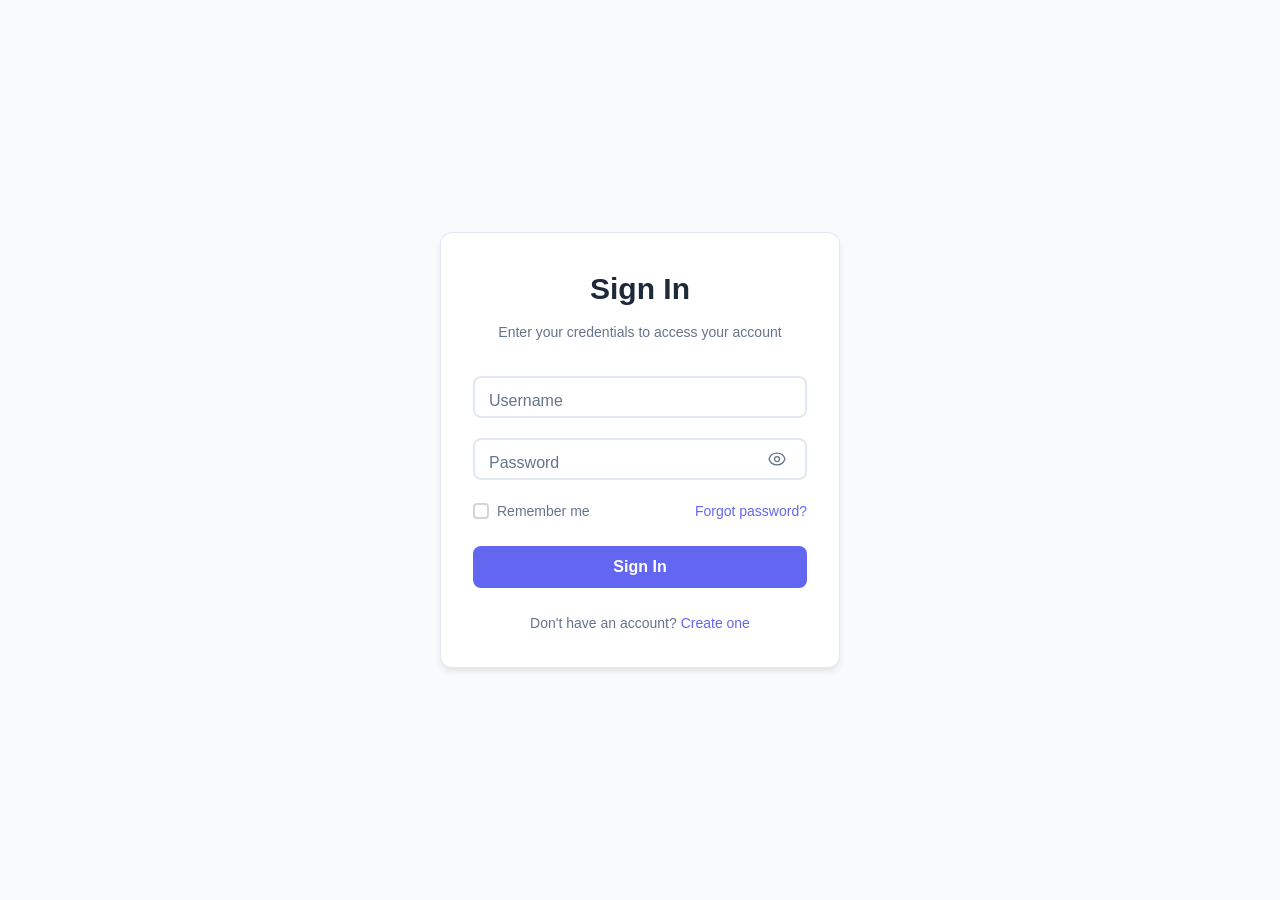
==== login/index.html @ 5977f08a "Update index.html" ====
<!DOCTYPE html>
<html lang="en">
<head>
    <meta charset="UTF-8">
    <meta name="viewport" content="width=device-width, initial-scale=1.0">
    <title>Basic Login Form</title>
    <link rel="stylesheet" href="style.css">
</head>
<body>
    <div class="login-container">
        <div class="login-card">
            <div class="login-header">
                <h2>Sign In</h2>
                <p>Enter your credentials to access your account</p>
            </div>
            
            <form class="login-form" id="loginForm" novalidate>
                <div class="form-group">
                    <div class="input-wrapper">
                        <input type="text" id="username" name="username" required autocomplete="username">
                        <label for="text">Username</label>
                    </div>
                    <span class="error-message" id="emailError"></span>
                </div>

                <div class="form-group">
                    <div class="input-wrapper password-wrapper">
                        <input type="password" id="password" name="password" required autocomplete="current-password">
                        <label for="password">Password</label>
                        <button type="button" class="password-toggle" id="passwordToggle" aria-label="Toggle password visibility">
                            <span class="eye-icon"></span>
                        </button>
                    </div>
                    <span class="error-message" id="passwordError"></span>
                </div>

                <div class="form-options">
                    <label class="remember-wrapper">
                        <input type="checkbox" id="remember" name="remember">
                        <span class="checkbox-label">
                            <span class="checkmark"></span>
                            Remember me
                        </span>
                    </label>
                    <a href="#" class="forgot-password">Forgot password?</a>
                </div>

                <button type="submit" class="login-btn">
                    <span class="btn-text">Sign In</span>
                    <span class="btn-loader"></span>
                </button>

                    <div id="alertBox" class="alert" style="display:none;"></div>
            </form>

            <div class="signup-link">
                <p>Don't have an account? <a href="register.html">Create one</a></p>
            </div>

            <div class="success-message" id="successMessage">
                <div class="success-icon">✓</div>
                <h3>Login Successful!</h3>
                <p>Redirecting to your dashboard...</p>
            </div>
        </div>
    </div>

    <script src="../../shared/js/form-utils.js"></script>
    <script src="script.js"></script>


    <script src="js/login.js"></script>
</body>
</html>
---- login/style.css ----
/* Basic Login Form - Clean & Simple */

* {
    margin: 0;
    padding: 0;
    box-sizing: border-box;
}

body {
    font-family: -apple-system, BlinkMacSystemFont, 'Segoe UI', Roboto, 'Helvetica Neue', Arial, sans-serif;
    background: #f8fafc;
    min-height: 100vh;
    display: flex;
    align-items: center;
    justify-content: center;
    padding: 20px;
    line-height: 1.6;
    color: #334155;
}

.login-container {
    width: 100%;
    max-width: 400px;
}

.login-card {
    background: white;
    border-radius: 12px;
    padding: 32px;
    border: 1px solid #e2e8f0;
    box-shadow: 0 4px 6px -1px rgba(0, 0, 0, 0.1);
}

.login-header {
    text-align: center;
    margin-bottom: 32px;
}

.login-header h2 {
    font-size: 1.875rem;
    font-weight: 700;
    color: #1e293b;
    margin-bottom: 8px;
}

.login-header p {
    color: #64748b;
    font-size: 0.875rem;
}

/* Form Styles */
.form-group {
    margin-bottom: 20px;
}

.input-wrapper {
    position: relative;
    display: flex;
    flex-direction: column;
}

.input-wrapper input {
    background: white;
    border: 2px solid #e2e8f0;
    border-radius: 8px;
    padding: 12px 16px 8px 16px;
    color: #1e293b;
    font-size: 16px;
    transition: all 0.2s ease;
    width: 100%;
    outline: none;
}

.input-wrapper input::placeholder {
    color: transparent;
}

.input-wrapper label {
    position: absolute;
    left: 16px;
    top: 12px;
    color: #64748b;
    font-size: 16px;
    transition: all 0.2s ease;
    pointer-events: none;
    transform-origin: left top;
}

.input-wrapper input:focus,
.input-wrapper input:valid,
.input-wrapper input.has-value {
    border-color: #6366f1;
}

.input-wrapper input:focus + label,
.input-wrapper input:valid + label,
.input-wrapper input.has-value + label {
    transform: translateY(-8px) scale(0.875);
    color: #6366f1;
    font-weight: 500;
}

/* Password Toggle */
.password-wrapper {
    position: relative;
}

.password-wrapper input {
    padding-right: 48px;
}

.password-toggle {
    position: absolute;
    right: 12px;
    top: 50%;
    transform: translateY(-50%);
    background: none;
    border: none;
    cursor: pointer;
    padding: 8px;
    color: #64748b;
    transition: color 0.2s ease;
}

.password-toggle:hover {
    color: #1e293b;
}

.eye-icon {
    display: block;
    width: 20px;
    height: 20px;
    background-image: url("data:image/svg+xml,%3csvg xmlns='http://www.w3.org/2000/svg' fill='none' viewBox='0 0 24 24' stroke='%2364748b' stroke-width='1.5'%3e%3cpath stroke-linecap='round' stroke-linejoin='round' d='M15 12a3 3 0 11-6 0 3 3 0 016 0z'/%3e%3cpath stroke-linecap='round' stroke-linejoin='round' d='M2.458 12C3.732 7.943 7.523 5 12 5c4.478 0 8.268 2.943 9.542 7-1.274 4.057-5.064 7-9.542 7-4.477 0-8.268-2.943-9.542-7z'/%3e%3c/svg%3e");
    background-size: contain;
    background-repeat: no-repeat;
    background-position: center;
    transition: background-image 0.2s ease;
}

.eye-icon.show-password {
    background-image: url("data:image/svg+xml,%3csvg xmlns='http://www.w3.org/2000/svg' fill='none' viewBox='0 0 24 24' stroke='%2364748b' stroke-width='1.5'%3e%3cpath stroke-linecap='round' stroke-linejoin='round' d='M3.98 8.223A10.477 10.477 0 001.934 12C3.226 16.338 7.244 19.5 12 19.5c.993 0 1.953-.138 2.863-.395M6.228 6.228A10.45 10.45 0 0112 4.5c4.756 0 8.773 3.162 10.065 7.498a10.523 10.523 0 01-4.293 5.774M6.228 6.228L3 3m3.228 3.228l3.65 3.65m7.894 7.894L21 21m-3.228-3.228l-3.65-3.65m0 0a3 3 0 11-4.243-4.243m4.242 4.242L9.88 9.88'/%3e%3c/svg%3e");
}

/* Error Messages */
.error-message {
    display: block;
    color: #ef4444;
    font-size: 0.75rem;
    font-weight: 500;
    margin-top: 4px;
    margin-left: 4px;
    opacity: 0;
    transform: translateY(-4px);
    transition: all 0.2s ease;
}

.error-message.show {
    opacity: 1;
    transform: translateY(0);
}

.form-group.error .input-wrapper input {
    border-color: #ef4444;
}

/* Form Options */
.form-options {
    display: flex;
    justify-content: space-between;
    align-items: center;
    margin-bottom: 24px;
    flex-wrap: wrap;
    gap: 12px;
}

.remember-wrapper {
    display: flex;
    align-items: center;
    gap: 8px;
    cursor: pointer;
}

.remember-wrapper input[type="checkbox"] {
    display: none;
}

.checkbox-label {
    color: #64748b;
    font-size: 0.875rem;
    cursor: pointer;
    user-select: none;
    display: flex;
    align-items: center;
    gap: 8px;
}

.checkmark {
    width: 16px;
    height: 16px;
    border: 2px solid #d1d5db;
    border-radius: 4px;
    display: flex;
    align-items: center;
    justify-content: center;
    transition: all 0.2s ease;
    flex-shrink: 0;
    background: white;
}

.remember-wrapper input[type="checkbox"]:checked ~ .checkbox-label .checkmark {
    background: #6366f1;
    border-color: #6366f1;
}

.remember-wrapper input[type="checkbox"]:checked ~ .checkbox-label .checkmark::after {
    content: '✓';
    color: white;
    font-size: 10px;
    font-weight: bold;
}

.forgot-password {
    color: #6366f1;
    text-decoration: none;
    font-size: 0.875rem;
    font-weight: 500;
    transition: color 0.2s ease;
}

.forgot-password:hover {
    color: #4f46e5;
}

/* Button */
.login-btn {
    width: 100%;
    background: #6366f1;
    border: none;
    border-radius: 8px;
    padding: 12px 24px;
    color: white;
    font-size: 16px;
    font-weight: 600;
    cursor: pointer;
    transition: all 0.2s ease;
    position: relative;
    margin-bottom: 24px;
}

.login-btn:hover {
    background: #4f46e5;
}

.login-btn:active {
    transform: translateY(1px);
}

/* Loading State */
.login-btn.loading {
    pointer-events: none;
    background: #a5a6f6;
}

.btn-text {
    transition: opacity 0.2s ease;
}

.btn-loader {
    position: absolute;
    top: 50%;
    left: 50%;
    transform: translate(-50%, -50%);
    width: 16px;
    height: 16px;
    border: 2px solid transparent;
    border-top: 2px solid white;
    border-radius: 50%;
    opacity: 0;
    animation: spin 1s linear infinite;
    transition: opacity 0.2s ease;
}

.login-btn.loading .btn-text {
    opacity: 0;
}

.login-btn.loading .btn-loader {
    opacity: 1;
}

/* Signup Link */
.signup-link {
    text-align: center;
}

.signup-link p {
    color: #64748b;
    font-size: 0.875rem;
}

.signup-link a {
    color: #6366f1;
    text-decoration: none;
    font-weight: 500;
    transition: color 0.2s ease;
}

.signup-link a:hover {
    color: #4f46e5;
}

/* Success Message */
.success-message {
    display: none;
    text-align: center;
    padding: 32px 20px;
    opacity: 0;
    transform: translateY(20px);
    transition: all 0.3s ease;
}

.success-message.show {
    display: block;
    opacity: 1;
    transform: translateY(0);
}

.success-icon {
    width: 48px;
    height: 48px;
    background: #22c55e;
    border-radius: 50%;
    display: flex;
    align-items: center;
    justify-content: center;
    font-size: 20px;
    color: white;
    margin: 0 auto 16px;
    animation: successPulse 0.5s ease;
}

.success-message h3 {
    color: #1e293b;
    font-size: 1.25rem;
    margin-bottom: 8px;
}

.success-message p {
    color: #64748b;
    font-size: 0.875rem;
}

/* Animations */
@keyframes spin {
    0% { transform: translate(-50%, -50%) rotate(0deg); }
    100% { transform: translate(-50%, -50%) rotate(360deg); }
}

@keyframes successPulse {
    0% { transform: scale(0); }
    50% { transform: scale(1.1); }
    100% { transform: scale(1); }
}

/* Mobile Responsive */
@media (max-width: 480px) {
    .login-card {
        padding: 24px;
        margin: 10px;
    }
    
    .login-header h2 {
        font-size: 1.5rem;
    }
    
    .form-options {
        flex-direction: column;
        align-items: flex-start;
        gap: 16px;
    }
}
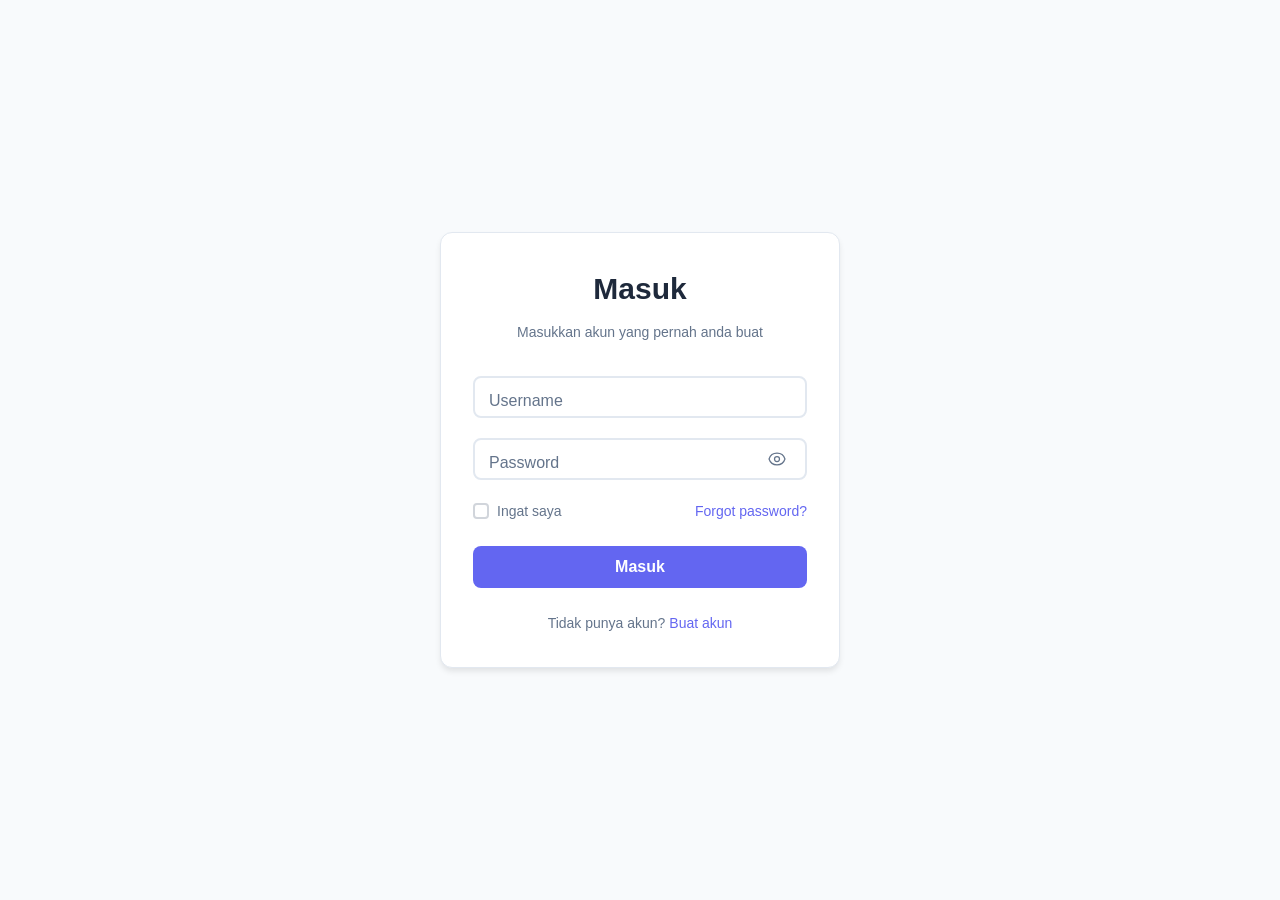
==== commit 7f8a5cbc: "Update index.html" ====
--- a/login/index.html
+++ b/login/index.html
@@ -3,15 +3,15 @@
 <head>
     <meta charset="UTF-8">
     <meta name="viewport" content="width=device-width, initial-scale=1.0">
-    <title>Basic Login Form</title>
+    <title>Login Magelangan</title>
     <link rel="stylesheet" href="style.css">
 </head>
 <body>
     <div class="login-container">
         <div class="login-card">
             <div class="login-header">
-                <h2>Sign In</h2>
-                <p>Enter your credentials to access your account</p>
+                <h2>Masuk</h2>
+                <p>Masukkan akun yang pernah anda buat</p>
             </div>
             
             <form class="login-form" id="loginForm" novalidate>
@@ -39,14 +39,14 @@
                         <input type="checkbox" id="remember" name="remember">
                         <span class="checkbox-label">
                             <span class="checkmark"></span>
-                            Remember me
+                            Ingat saya
                         </span>
                     </label>
                     <a href="#" class="forgot-password">Forgot password?</a>
                 </div>
 
                 <button type="submit" class="login-btn">
-                    <span class="btn-text">Sign In</span>
+                    <span class="btn-text">Masuk</span>
                     <span class="btn-loader"></span>
                 </button>
 
@@ -54,12 +54,12 @@
             </form>
 
             <div class="signup-link">
-                <p>Don't have an account? <a href="register.html">Create one</a></p>
+                <p>Tidak punya akun? <a href="register.html">Buat akun</a></p>
             </div>
 
             <div class="success-message" id="successMessage">
                 <div class="success-icon">✓</div>
-                <h3>Login Successful!</h3>
+                <h3>Anda sudah login!</h3>
                 <p>Redirecting to your dashboard...</p>
             </div>
         </div>
--- a/login/style.css
+++ b/login/style.css
@@ -378,4 +378,22 @@
         align-items: flex-start;
         gap: 16px;
     }
-}+}
+
+#message{
+background: #ff4e4e;
+color: white;
+text-align: center;
+margin-top:
+20px;
+
+}
+
+#alertBox{
+position: fixed;
+top: 20px;
+left: 50%;
+transform: translateX(-50%);
+z-index: 999;
+
+}
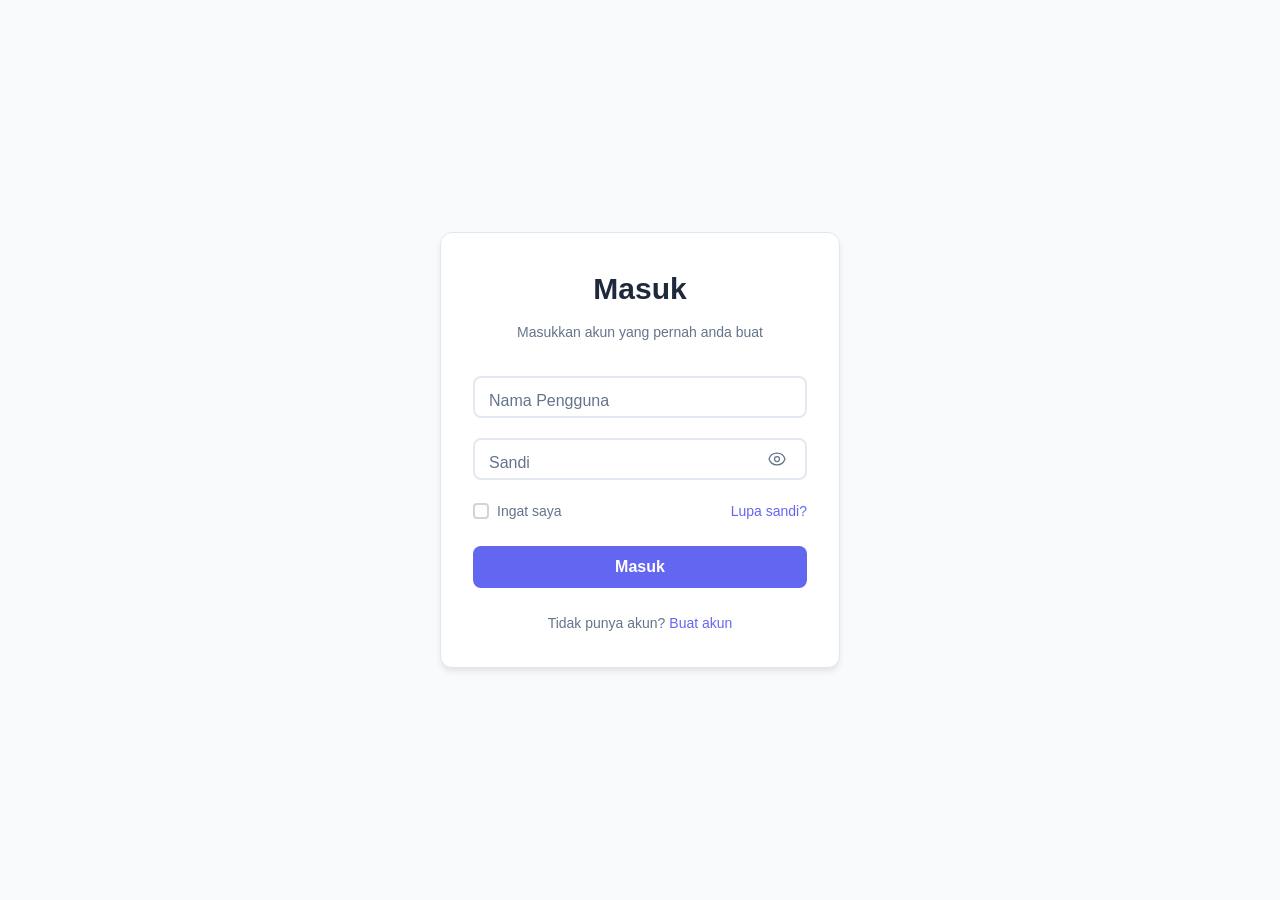
==== commit 2a14cb1b: "Ubah semua teks ke bahasa Indonesia di login/index.html dan login/register.html" ====
--- a/login/index.html
+++ b/login/index.html
@@ -1,74 +1,74 @@
-<!DOCTYPE html>
-<html lang="en">
-<head>
-    <meta charset="UTF-8">
-    <meta name="viewport" content="width=device-width, initial-scale=1.0">
-    <title>Login Magelangan</title>
-    <link rel="stylesheet" href="style.css">
-</head>
-<body>
-    <div class="login-container">
-        <div class="login-card">
-            <div class="login-header">
-                <h2>Masuk</h2>
-                <p>Masukkan akun yang pernah anda buat</p>
-            </div>
-            
-            <form class="login-form" id="loginForm" novalidate>
-                <div class="form-group">
-                    <div class="input-wrapper">
-                        <input type="text" id="username" name="username" required autocomplete="username">
-                        <label for="text">Username</label>
-                    </div>
-                    <span class="error-message" id="emailError"></span>
-                </div>
-
-                <div class="form-group">
-                    <div class="input-wrapper password-wrapper">
-                        <input type="password" id="password" name="password" required autocomplete="current-password">
-                        <label for="password">Password</label>
-                        <button type="button" class="password-toggle" id="passwordToggle" aria-label="Toggle password visibility">
-                            <span class="eye-icon"></span>
-                        </button>
-                    </div>
-                    <span class="error-message" id="passwordError"></span>
-                </div>
-
-                <div class="form-options">
-                    <label class="remember-wrapper">
-                        <input type="checkbox" id="remember" name="remember">
-                        <span class="checkbox-label">
-                            <span class="checkmark"></span>
-                            Ingat saya
-                        </span>
-                    </label>
-                    <a href="#" class="forgot-password">Forgot password?</a>
-                </div>
-
-                <button type="submit" class="login-btn">
-                    <span class="btn-text">Masuk</span>
-                    <span class="btn-loader"></span>
-                </button>
-
-                    <div id="alertBox" class="alert" style="display:none;"></div>
-            </form>
-
-            <div class="signup-link">
-                <p>Tidak punya akun? <a href="register.html">Buat akun</a></p>
-            </div>
-
-            <div class="success-message" id="successMessage">
-                <div class="success-icon">✓</div>
-                <h3>Anda sudah login!</h3>
-                <p>Redirecting to your dashboard...</p>
-            </div>
-        </div>
-    </div>
-
-    <script src="../../shared/js/form-utils.js"></script>
-    <script src="script.js"></script>
-
-
-    <script src="js/login.js"></script>
-</body>
-</html>
+<!DOCTYPE html>
+<html lang="id">
+<head>
+    <meta charset="UTF-8">
+    <meta name="viewport" content="width=device-width, initial-scale=1.0">
+    <title>Login Magelangan</title>
+    <link rel="stylesheet" href="style.css">
+</head>
+<body>
+    <div class="login-container">
+        <div class="login-card">
+            <div class="login-header">
+                <h2>Masuk</h2>
+                <p>Masukkan akun yang pernah anda buat</p>
+            </div>
+            
+            <form class="login-form" id="loginForm" novalidate>
+                <div class="form-group">
+                    <div class="input-wrapper">
+                        <input type="text" id="username" name="username" required autocomplete="username">
+                        <label for="text">Nama Pengguna</label>
+                    </div>
+                    <span class="error-message" id="emailError"></span>
+                </div>
+
+                <div class="form-group">
+                    <div class="input-wrapper password-wrapper">
+                        <input type="password" id="password" name="password" required autocomplete="current-password">
+                        <label for="password">Sandi</label>
+                        <button type="button" class="password-toggle" id="passwordToggle" aria-label="Tampilkan/Sembunyikan sandi">
+                            <span class="eye-icon"></span>
+                        </button>
+                    </div>
+                    <span class="error-message" id="passwordError"></span>
+                </div>
+
+                <div class="form-options">
+                    <label class="remember-wrapper">
+                        <input type="checkbox" id="remember" name="remember">
+                        <span class="checkbox-label">
+                            <span class="checkmark"></span>
+                            Ingat saya
+                        </span>
+                    </label>
+                    <a href="#" class="forgot-password">Lupa sandi?</a>
+                </div>
+
+                <button type="submit" class="login-btn">
+                    <span class="btn-text">Masuk</span>
+                    <span class="btn-loader"></span>
+                </button>
+
+                    <div id="alertBox" class="alert" style="display:none;"></div>
+            </form>
+
+            <div class="signup-link">
+                <p>Tidak punya akun? <a href="register.html">Buat akun</a></p>
+            </div>
+
+            <div class="success-message" id="successMessage">
+                <div class="success-icon">✓</div>
+                <h3>Anda sudah login!</h3>
+                <p>Mengalihkan ke dasbor Anda...</p>
+            </div>
+        </div>
+    </div>
+
+    <script src="../../shared/js/form-utils.js"></script>
+    <script src="script.js"></script>
+
+
+    <script src="js/login.js"></script>
+</body>
+</html>
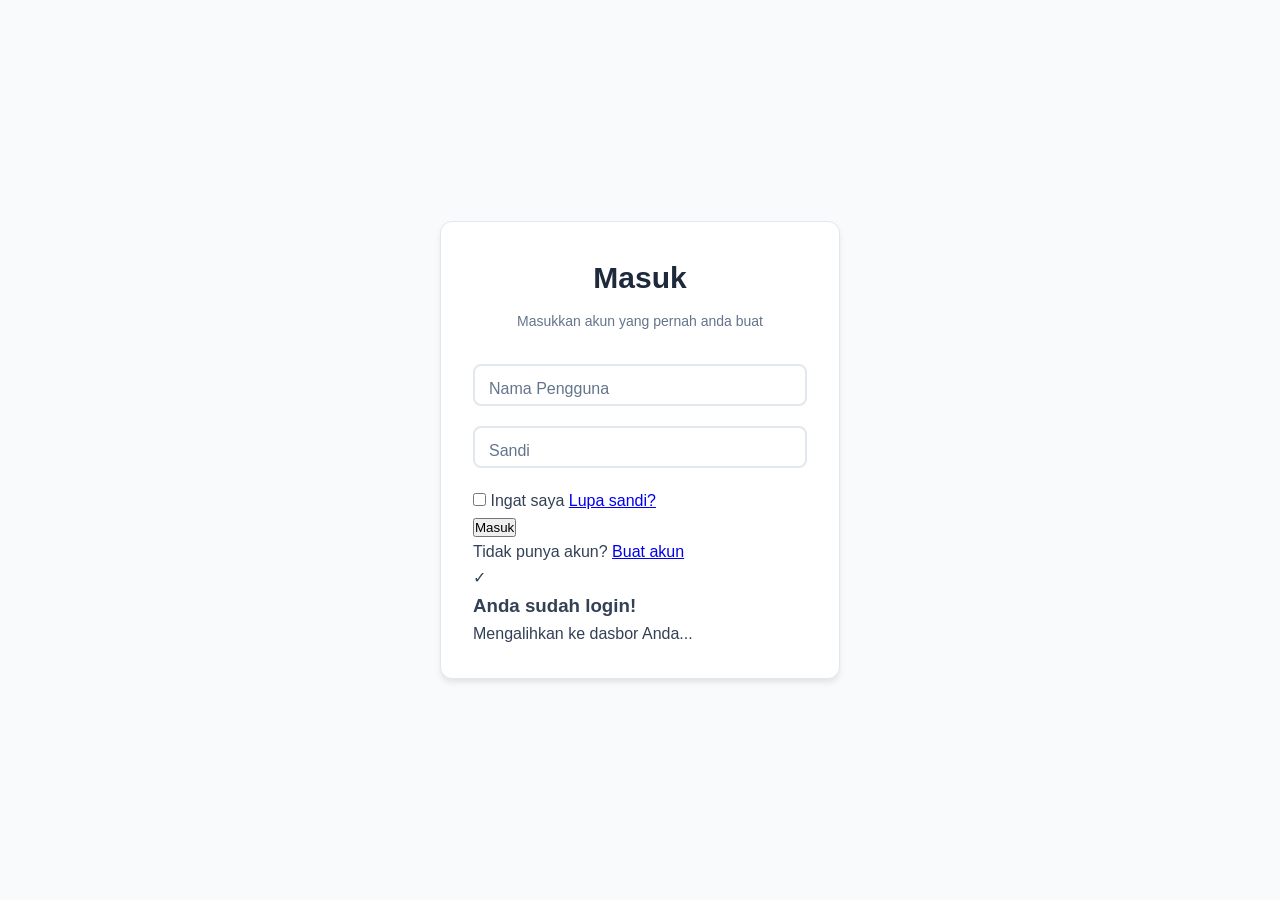
==== commit 1cafbcb2: "Fix: Ubah struktur HTML - label dulu sebelum input di login page" ====
--- a/login/index.html
+++ b/login/index.html
@@ -17,16 +17,16 @@
             <form class="login-form" id="loginForm" novalidate>
                 <div class="form-group">
                     <div class="input-wrapper">
+                        <label for="username">Nama Pengguna</label>
                         <input type="text" id="username" name="username" required autocomplete="username">
-                        <label for="text">Nama Pengguna</label>
                     </div>
-                    <span class="error-message" id="emailError"></span>
+                    <span class="error-message" id="usernameError"></span>
                 </div>
 
                 <div class="form-group">
                     <div class="input-wrapper password-wrapper">
+                        <label for="password">Sandi</label>
                         <input type="password" id="password" name="password" required autocomplete="current-password">
-                        <label for="password">Sandi</label>
                         <button type="button" class="password-toggle" id="passwordToggle" aria-label="Tampilkan/Sembunyikan sandi">
                             <span class="eye-icon"></span>
                         </button>
@@ -71,4 +71,4 @@
 
     <script src="js/login.js"></script>
 </body>
-</html>+</html>
--- a/login/style.css
+++ b/login/style.css
@@ -1,399 +1,399 @@
-/* Basic Login Form - Clean & Simple */
-
-* {
-    margin: 0;
-    padding: 0;
-    box-sizing: border-box;
-}
-
-body {
-    font-family: -apple-system, BlinkMacSystemFont, 'Segoe UI', Roboto, 'Helvetica Neue', Arial, sans-serif;
-    background: #f8fafc;
-    min-height: 100vh;
-    display: flex;
-    align-items: center;
-    justify-content: center;
-    padding: 20px;
-    line-height: 1.6;
-    color: #334155;
-}
-
-.login-container {
-    width: 100%;
-    max-width: 400px;
-}
-
-.login-card {
-    background: white;
-    border-radius: 12px;
-    padding: 32px;
-    border: 1px solid #e2e8f0;
-    box-shadow: 0 4px 6px -1px rgba(0, 0, 0, 0.1);
-}
-
-.login-header {
-    text-align: center;
-    margin-bottom: 32px;
-}
-
-.login-header h2 {
-    font-size: 1.875rem;
-    font-weight: 700;
-    color: #1e293b;
-    margin-bottom: 8px;
-}
-
-.login-header p {
-    color: #64748b;
-    font-size: 0.875rem;
-}
-
-/* Form Styles */
-.form-group {
-    margin-bottom: 20px;
-}
-
-.input-wrapper {
-    position: relative;
-    display: flex;
-    flex-direction: column;
-}
-
-.input-wrapper input {
-    background: white;
-    border: 2px solid #e2e8f0;
-    border-radius: 8px;
-    padding: 12px 16px 8px 16px;
-    color: #1e293b;
-    font-size: 16px;
-    transition: all 0.2s ease;
-    width: 100%;
-    outline: none;
-}
-
-.input-wrapper input::placeholder {
-    color: transparent;
-}
-
-.input-wrapper label {
-    position: absolute;
-    left: 16px;
-    top: 12px;
-    color: #64748b;
-    font-size: 16px;
-    transition: all 0.2s ease;
-    pointer-events: none;
-    transform-origin: left top;
-}
-
-.input-wrapper input:focus,
-.input-wrapper input:valid,
-.input-wrapper input.has-value {
-    border-color: #6366f1;
-}
-
-.input-wrapper input:focus + label,
-.input-wrapper input:valid + label,
-.input-wrapper input.has-value + label {
-    transform: translateY(-8px) scale(0.875);
-    color: #6366f1;
-    font-weight: 500;
-}
-
-/* Password Toggle */
-.password-wrapper {
-    position: relative;
-}
-
-.password-wrapper input {
-    padding-right: 48px;
-}
-
-.password-toggle {
-    position: absolute;
-    right: 12px;
-    top: 50%;
-    transform: translateY(-50%);
-    background: none;
-    border: none;
-    cursor: pointer;
-    padding: 8px;
-    color: #64748b;
-    transition: color 0.2s ease;
-}
-
-.password-toggle:hover {
-    color: #1e293b;
-}
-
-.eye-icon {
-    display: block;
-    width: 20px;
-    height: 20px;
-    background-image: url("data:image/svg+xml,%3csvg xmlns='http://www.w3.org/2000/svg' fill='none' viewBox='0 0 24 24' stroke='%2364748b' stroke-width='1.5'%3e%3cpath stroke-linecap='round' stroke-linejoin='round' d='M15 12a3 3 0 11-6 0 3 3 0 016 0z'/%3e%3cpath stroke-linecap='round' stroke-linejoin='round' d='M2.458 12C3.732 7.943 7.523 5 12 5c4.478 0 8.268 2.943 9.542 7-1.274 4.057-5.064 7-9.542 7-4.477 0-8.268-2.943-9.542-7z'/%3e%3c/svg%3e");
-    background-size: contain;
-    background-repeat: no-repeat;
-    background-position: center;
-    transition: background-image 0.2s ease;
-}
-
-.eye-icon.show-password {
-    background-image: url("data:image/svg+xml,%3csvg xmlns='http://www.w3.org/2000/svg' fill='none' viewBox='0 0 24 24' stroke='%2364748b' stroke-width='1.5'%3e%3cpath stroke-linecap='round' stroke-linejoin='round' d='M3.98 8.223A10.477 10.477 0 001.934 12C3.226 16.338 7.244 19.5 12 19.5c.993 0 1.953-.138 2.863-.395M6.228 6.228A10.45 10.45 0 0112 4.5c4.756 0 8.773 3.162 10.065 7.498a10.523 10.523 0 01-4.293 5.774M6.228 6.228L3 3m3.228 3.228l3.65 3.65m7.894 7.894L21 21m-3.228-3.228l-3.65-3.65m0 0a3 3 0 11-4.243-4.243m4.242 4.242L9.88 9.88'/%3e%3c/svg%3e");
-}
-
-/* Error Messages */
-.error-message {
-    display: block;
-    color: #ef4444;
-    font-size: 0.75rem;
-    font-weight: 500;
-    margin-top: 4px;
-    margin-left: 4px;
-    opacity: 0;
-    transform: translateY(-4px);
-    transition: all 0.2s ease;
-}
-
-.error-message.show {
-    opacity: 1;
-    transform: translateY(0);
-}
-
-.form-group.error .input-wrapper input {
-    border-color: #ef4444;
-}
-
-/* Form Options */
-.form-options {
-    display: flex;
-    justify-content: space-between;
-    align-items: center;
-    margin-bottom: 24px;
-    flex-wrap: wrap;
-    gap: 12px;
-}
-
-.remember-wrapper {
-    display: flex;
-    align-items: center;
-    gap: 8px;
-    cursor: pointer;
-}
-
-.remember-wrapper input[type="checkbox"] {
-    display: none;
-}
-
-.checkbox-label {
-    color: #64748b;
-    font-size: 0.875rem;
-    cursor: pointer;
-    user-select: none;
-    display: flex;
-    align-items: center;
-    gap: 8px;
-}
-
-.checkmark {
-    width: 16px;
-    height: 16px;
-    border: 2px solid #d1d5db;
-    border-radius: 4px;
-    display: flex;
-    align-items: center;
-    justify-content: center;
-    transition: all 0.2s ease;
-    flex-shrink: 0;
-    background: white;
-}
-
-.remember-wrapper input[type="checkbox"]:checked ~ .checkbox-label .checkmark {
-    background: #6366f1;
-    border-color: #6366f1;
-}
-
-.remember-wrapper input[type="checkbox"]:checked ~ .checkbox-label .checkmark::after {
-    content: '✓';
-    color: white;
-    font-size: 10px;
-    font-weight: bold;
-}
-
-.forgot-password {
-    color: #6366f1;
-    text-decoration: none;
-    font-size: 0.875rem;
-    font-weight: 500;
-    transition: color 0.2s ease;
-}
-
-.forgot-password:hover {
-    color: #4f46e5;
-}
-
-/* Button */
-.login-btn {
-    width: 100%;
-    background: #6366f1;
-    border: none;
-    border-radius: 8px;
-    padding: 12px 24px;
-    color: white;
-    font-size: 16px;
-    font-weight: 600;
-    cursor: pointer;
-    transition: all 0.2s ease;
-    position: relative;
-    margin-bottom: 24px;
-}
-
-.login-btn:hover {
-    background: #4f46e5;
-}
-
-.login-btn:active {
-    transform: translateY(1px);
-}
-
-/* Loading State */
-.login-btn.loading {
-    pointer-events: none;
-    background: #a5a6f6;
-}
-
-.btn-text {
-    transition: opacity 0.2s ease;
-}
-
-.btn-loader {
-    position: absolute;
-    top: 50%;
-    left: 50%;
-    transform: translate(-50%, -50%);
-    width: 16px;
-    height: 16px;
-    border: 2px solid transparent;
-    border-top: 2px solid white;
-    border-radius: 50%;
-    opacity: 0;
-    animation: spin 1s linear infinite;
-    transition: opacity 0.2s ease;
-}
-
-.login-btn.loading .btn-text {
-    opacity: 0;
-}
-
-.login-btn.loading .btn-loader {
-    opacity: 1;
-}
-
-/* Signup Link */
-.signup-link {
-    text-align: center;
-}
-
-.signup-link p {
-    color: #64748b;
-    font-size: 0.875rem;
-}
-
-.signup-link a {
-    color: #6366f1;
-    text-decoration: none;
-    font-weight: 500;
-    transition: color 0.2s ease;
-}
-
-.signup-link a:hover {
-    color: #4f46e5;
-}
-
-/* Success Message */
-.success-message {
-    display: none;
-    text-align: center;
-    padding: 32px 20px;
-    opacity: 0;
-    transform: translateY(20px);
-    transition: all 0.3s ease;
-}
-
-.success-message.show {
-    display: block;
-    opacity: 1;
-    transform: translateY(0);
-}
-
-.success-icon {
-    width: 48px;
-    height: 48px;
-    background: #22c55e;
-    border-radius: 50%;
-    display: flex;
-    align-items: center;
-    justify-content: center;
-    font-size: 20px;
-    color: white;
-    margin: 0 auto 16px;
-    animation: successPulse 0.5s ease;
-}
-
-.success-message h3 {
-    color: #1e293b;
-    font-size: 1.25rem;
-    margin-bottom: 8px;
-}
-
-.success-message p {
-    color: #64748b;
-    font-size: 0.875rem;
-}
-
-/* Animations */
-@keyframes spin {
-    0% { transform: translate(-50%, -50%) rotate(0deg); }
-    100% { transform: translate(-50%, -50%) rotate(360deg); }
-}
-
-@keyframes successPulse {
-    0% { transform: scale(0); }
-    50% { transform: scale(1.1); }
-    100% { transform: scale(1); }
-}
-
-/* Mobile Responsive */
-@media (max-width: 480px) {
-    .login-card {
-        padding: 24px;
-        margin: 10px;
-    }
-    
-    .login-header h2 {
-        font-size: 1.5rem;
-    }
-    
-    .form-options {
-        flex-direction: column;
-        align-items: flex-start;
-        gap: 16px;
-    }
-}
-
-#message{
-background: #ff4e4e;
-color: white;
-text-align: center;
-margin-top:
-20px;
-
-}
-
-#alertBox{
-position: fixed;
-top: 20px;
-left: 50%;
-transform: translateX(-50%);
-z-index: 999;
-
-}
+/* Basic Login Form - Clean & Simple */
+
+* {
+    margin: 0;
+    padding: 0;
+    box-sizing: border-box;
+}
+
+body {
+    font-family: -apple-system, BlinkMacSystemFont, 'Segoe UI', Roboto, 'Helvetica Neue', Arial, sans-serif;
+    background: #f8fafc;
+    min-height: 100vh;
+    display: flex;
+    align-items: center;
+    justify-content: center;
+    padding: 20px;
+    line-height: 1.6;
+    color: #334155;
+}
+
+.login-container {
+    width: 100%;
+    max-width: 400px;
+}
+
+.login-card {
+    background: white;
+    border-radius: 12px;
+    padding: 32px;
+    border: 1px solid #e2e8f0;
+    box-shadow: 0 4px 6px -1px rgba(0, 0, 0, 0.1);
+}
+
+.login-header {
+    text-align: center;
+    margin-bottom: 32px;
+}
+
+.login-header h2 {
+    font-size: 1.875rem;
+    font-weight: 700;
+    color: #1e293b;
+    margin-bottom: 8px;
+}
+
+.login-header p {
+    color: #64748b;
+    font-size: 0.875rem;
+}
+
+/* Form Styles */
+.form-group {
+    margin-bottom: 20px;
+}
+
+.input-wrapper {
+    position: relative;
+    display: flex;
+    flex-direction: column;
+}
+
+.input-wrapper input {
+    background: white;
+    border: 2px solid #e2e8f0;
+    border-radius: 8px;
+    padding: 12px 16px 8px 16px;
+    color: #1e293b;
+    font-size: 16px;
+    transition: all 0.2s ease;
+    width: 100%;
+    outline: none;
+}
+
+.input-wrapper input::placeholder {
+    color: transparent;
+}
+
+.input-wrapper label {
+    position: absolute;
+    left: 16px;
+    top: 12px;
+    color: #64748b;
+    font-size: 16px;
+    transition: opacity 0.2s ease;
+    pointer-events: none;
+    transform-origin: left top;
+    opacity: 1;
+}
+
+.input-wrapper input:focus,
+.input-wrapper input:valid,
+.input-wrapper input.has-value {
+    border-color: #6366f1;
+}
+
+.input-wrapper input:focus ~ label,
+.input-wrapper input:valid ~ label,
+.input-wrapper input.has-value ~ label {
+    opacity: 0;
+}
+
+/* Password Toggle */
+.password-wrapper {
+    position: relative;
+}
+
+.password-wrapper input {
+    padding-right: 48px;
+}
+
+.password-toggle {
+    position: absolute;
+    right: 12px;
+    top: 50%;
+    transform: translateY(-50%);
+    background: none;
+    border: none;
+    cursor: pointer;
+    padding: 8px;
+    color: #64748b;
+    transition: color 0.2s ease;
+    z-index: 1;
+}
+
+.password-toggle:hover {
+    color: #1e293b;
+}
+
+.eye-icon {
+    display: block;
+    width: 20px;
+    height: 20px;
+    background-image: url("data:image/svg+xml,%3csvg xmlns='http://www.w3.org/2000/svg' fill='none' viewBox='0 0 24 24' stroke='%2364748b' stroke-width='1.5'%3e%3cpath stroke-linecap='round' stro[...]
+    background-size: contain;
+    background-repeat: no-repeat;
+    background-position: center;
+    transition: background-image 0.2s ease;
+}
+
+.eye-icon.show-password {
+    background-image: url("data:image/svg+xml,%3csvg xmlns='http://www.w3.org/2000/svg' fill='none' viewBox='0 0 24 24' stroke='%2364748b' stroke-width='1.5'%3e%3cpath stroke-linecap='round' stro[...]
+}
+
+/* Error Messages */
+.error-message {
+    display: block;
+    color: #ef4444;
+    font-size: 0.75rem;
+    font-weight: 500;
+    margin-top: 4px;
+    margin-left: 4px;
+    opacity: 0;
+    transform: translateY(-4px);
+    transition: all 0.2s ease;
+}
+
+.error-message.show {
+    opacity: 1;
+    transform: translateY(0);
+}
+
+.form-group.error .input-wrapper input {
+    border-color: #ef4444;
+}
+
+/* Form Options */
+.form-options {
+    display: flex;
+    justify-content: space-between;
+    align-items: center;
+    margin-bottom: 24px;
+    flex-wrap: wrap;
+    gap: 12px;
+}
+
+.remember-wrapper {
+    display: flex;
+    align-items: center;
+    gap: 8px;
+    cursor: pointer;
+}
+
+.remember-wrapper input[type="checkbox"] {
+    display: none;
+}
+
+.checkbox-label {
+    color: #64748b;
+    font-size: 0.875rem;
+    cursor: pointer;
+    user-select: none;
+    display: flex;
+    align-items: center;
+    gap: 8px;
+}
+
+.checkmark {
+    width: 16px;
+    height: 16px;
+    border: 2px solid #d1d5db;
+    border-radius: 4px;
+    display: flex;
+    align-items: center;
+    justify-content: center;
+    transition: all 0.2s ease;
+    flex-shrink: 0;
+    background: white;
+}
+
+.remember-wrapper input[type="checkbox"]:checked ~ .checkbox-label .checkmark {
+    background: #6366f1;
+    border-color: #6366f1;
+}
+
+.remember-wrapper input[type="checkbox"]:checked ~ .checkbox-label .checkmark::after {
+    content: '✓';
+    color: white;
+    font-size: 10px;
+    font-weight: bold;
+}
+
+.forgot-password {
+    color: #6366f1;
+    text-decoration: none;
+    font-size: 0.875rem;
+    font-weight: 500;
+    transition: color 0.2s ease;
+}
+
+.forgot-password:hover {
+    color: #4f46e5;
+}
+
+/* Button */
+.login-btn {
+    width: 100%;
+    background: #6366f1;
+    border: none;
+    border-radius: 8px;
+    padding: 12px 24px;
+    color: white;
+    font-size: 16px;
+    font-weight: 600;
+    cursor: pointer;
+    transition: all 0.2s ease;
+    position: relative;
+    margin-bottom: 24px;
+}
+
+.login-btn:hover {
+    background: #4f46e5;
+}
+
+.login-btn:active {
+    transform: translateY(1px);
+}
+
+/* Loading State */
+.login-btn.loading {
+    pointer-events: none;
+    background: #a5a6f6;
+}
+
+.btn-text {
+    transition: opacity 0.2s ease;
+}
+
+.btn-loader {
+    position: absolute;
+    top: 50%;
+    left: 50%;
+    transform: translate(-50%, -50%);
+    width: 16px;
+    height: 16px;
+    border: 2px solid transparent;
+    border-top: 2px solid white;
+    border-radius: 50%;
+    opacity: 0;
+    animation: spin 1s linear infinite;
+    transition: opacity 0.2s ease;
+}
+
+.login-btn.loading .btn-text {
+    opacity: 0;
+}
+
+.login-btn.loading .btn-loader {
+    opacity: 1;
+}
+
+/* Signup Link */
+.signup-link {
+    text-align: center;
+}
+
+.signup-link p {
+    color: #64748b;
+    font-size: 0.875rem;
+}
+
+.signup-link a {
+    color: #6366f1;
+    text-decoration: none;
+    font-weight: 500;
+    transition: color 0.2s ease;
+}
+
+.signup-link a:hover {
+    color: #4f46e5;
+}
+
+/* Success Message */
+.success-message {
+    display: none;
+    text-align: center;
+    padding: 32px 20px;
+    opacity: 0;
+    transform: translateY(20px);
+    transition: all 0.3s ease;
+}
+
+.success-message.show {
+    display: block;
+    opacity: 1;
+    transform: translateY(0);
+}
+
+.success-icon {
+    width: 48px;
+    height: 48px;
+    background: #22c55e;
+    border-radius: 50%;
+    display: flex;
+    align-items: center;
+    justify-content: center;
+    font-size: 20px;
+    color: white;
+    margin: 0 auto 16px;
+    animation: successPulse 0.5s ease;
+}
+
+.success-message h3 {
+    color: #1e293b;
+    font-size: 1.25rem;
+    margin-bottom: 8px;
+}
+
+.success-message p {
+    color: #64748b;
+    font-size: 0.875rem;
+}
+
+/* Animations */
+@keyframes spin {
+    0% { transform: translate(-50%, -50%) rotate(0deg); }
+    100% { transform: translate(-50%, -50%) rotate(360deg); }
+}
+
+@keyframes successPulse {
+    0% { transform: scale(0); }
+    50% { transform: scale(1.1); }
+    100% { transform: scale(1); }
+}
+
+/* Mobile Responsive */
+@media (max-width: 480px) {
+    .login-card {
+        padding: 24px;
+        margin: 10px;
+    }
+    
+    .login-header h2 {
+        font-size: 1.5rem;
+    }
+    
+    .form-options {
+        flex-direction: column;
+        align-items: flex-start;
+        gap: 16px;
+    }
+}
+
+#message{
+background: #ff4e4e;
+color: white;
+text-align: center;
+margin-top:
+20px;
+
+}
+
+#alertBox{
+position: fixed;
+top: 20px;
+left: 50%;
+transform: translateX(-50%);
+z-index: 999;
+
+}
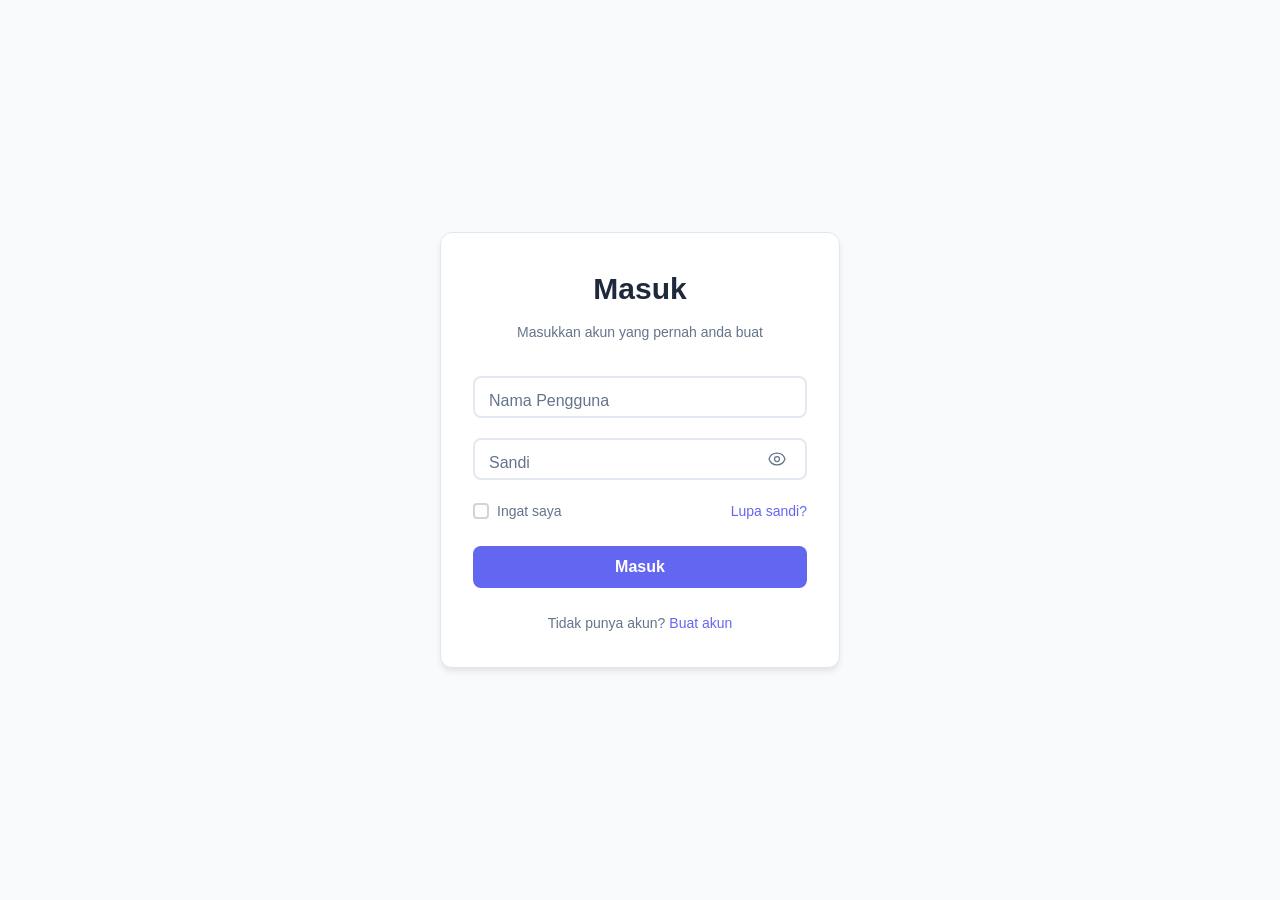
==== commit 0804eb0e: "✨ Rapi format HTML & CSS: success message lebih baik + efek kotak-kotak di tombol masuk" ====
--- a/login/index.html
+++ b/login/index.html
@@ -18,7 +18,13 @@
                 <div class="form-group">
                     <div class="input-wrapper">
                         <label for="username">Nama Pengguna</label>
-                        <input type="text" id="username" name="username" required autocomplete="username">
+                        <input 
+                            type="text" 
+                            id="username" 
+                            name="username" 
+                            required 
+                            autocomplete="username"
+                        >
                     </div>
                     <span class="error-message" id="usernameError"></span>
                 </div>
@@ -26,8 +32,19 @@
                 <div class="form-group">
                     <div class="input-wrapper password-wrapper">
                         <label for="password">Sandi</label>
-                        <input type="password" id="password" name="password" required autocomplete="current-password">
-                        <button type="button" class="password-toggle" id="passwordToggle" aria-label="Tampilkan/Sembunyikan sandi">
+                        <input 
+                            type="password" 
+                            id="password" 
+                            name="password" 
+                            required 
+                            autocomplete="current-password"
+                        >
+                        <button 
+                            type="button" 
+                            class="password-toggle" 
+                            id="passwordToggle" 
+                            aria-label="Tampilkan/Sembunyikan sandi"
+                        >
                             <span class="eye-icon"></span>
                         </button>
                     </div>
@@ -48,9 +65,15 @@
                 <button type="submit" class="login-btn">
                     <span class="btn-text">Masuk</span>
                     <span class="btn-loader"></span>
+                    <span class="btn-dots">
+                        <span class="dot"></span>
+                        <span class="dot"></span>
+                        <span class="dot"></span>
+                        <span class="dot"></span>
+                    </span>
                 </button>
 
-                    <div id="alertBox" class="alert" style="display:none;"></div>
+                <div id="alertBox" class="alert" style="display:none;"></div>
             </form>
 
             <div class="signup-link">
@@ -67,8 +90,6 @@
 
     <script src="../../shared/js/form-utils.js"></script>
     <script src="script.js"></script>
-
-
     <script src="js/login.js"></script>
 </body>
-</html>
+</html>
--- a/login/style.css
+++ b/login/style.css
@@ -18,12 +18,14 @@
     color: #334155;
 }
 
-.login-container {
+.login-container,
+.register-container {
     width: 100%;
     max-width: 400px;
 }
 
-.login-card {
+.login-card,
+.register-card {
     background: white;
     border-radius: 12px;
     padding: 32px;
@@ -31,19 +33,22 @@
     box-shadow: 0 4px 6px -1px rgba(0, 0, 0, 0.1);
 }
 
-.login-header {
+.login-header,
+.register-header {
     text-align: center;
     margin-bottom: 32px;
 }
 
-.login-header h2 {
+.login-header h2,
+.register-header h2 {
     font-size: 1.875rem;
     font-weight: 700;
     color: #1e293b;
     margin-bottom: 8px;
 }
 
-.login-header p {
+.login-header p,
+.register-header p {
     color: #64748b;
     font-size: 0.875rem;
 }
@@ -130,7 +135,7 @@
     display: block;
     width: 20px;
     height: 20px;
-    background-image: url("data:image/svg+xml,%3csvg xmlns='http://www.w3.org/2000/svg' fill='none' viewBox='0 0 24 24' stroke='%2364748b' stroke-width='1.5'%3e%3cpath stroke-linecap='round' stro[...]
+    background-image: url("data:image/svg+xml,%3csvg xmlns='http://www.w3.org/2000/svg' fill='none' viewBox='0 0 24 24' stroke='%2364748b' stroke-width='1.5'%3e%3cpath stroke-linecap='round' stroke-linejoin='round' d='M15 12a3 3 0 11-6 0 3 3 0 016 0z'%3e%3c/path%3e%3cpath stroke-linecap='round' stroke-linejoin='round' d='M2.458 12C3.732 7.943 7.523 5 12 5c4.478 0 8.268 2.943 9.542 7-1.274 4.057-5.064 7-9.542 7-4.477 0-8.268-2.943-9.542-7z'%3e%3c/path%3e%3c/svg%3e");
     background-size: contain;
     background-repeat: no-repeat;
     background-position: center;
@@ -138,7 +143,7 @@
 }
 
 .eye-icon.show-password {
-    background-image: url("data:image/svg+xml,%3csvg xmlns='http://www.w3.org/2000/svg' fill='none' viewBox='0 0 24 24' stroke='%2364748b' stroke-width='1.5'%3e%3cpath stroke-linecap='round' stro[...]
+    background-image: url("data:image/svg+xml,%3csvg xmlns='http://www.w3.org/2000/svg' fill='none' viewBox='0 0 24 24' stroke='%2364748b' stroke-width='1.5'%3e%3cpath stroke-linecap='round' stroke-linejoin='round' d='M13.875 18.825A10.05 10.05 0 0112 19c-4.478 0-8.268-2.943-9.543-7a9.97 9.97 0 011.563-3.029m5.858.908a3 3 0 114.243 4.243M9.878 9.878l4.242 4.242M9.88 9.88l-3.29-3.29m7.532 7.532l3.29 3.29M3 3l3.59 3.59m0 0A9.953 9.953 0 0112 5c4.478 0 8.268 2.943 9.543 7a10.025 10.025 0 01-4.132 5.411m0 0L21 21'%3e%3c/path%3e%3c/svg%3e");
 }
 
 /* Error Messages */
@@ -245,6 +250,7 @@
     transition: all 0.2s ease;
     position: relative;
     margin-bottom: 24px;
+    overflow: hidden;
 }
 
 .login-btn:hover {
@@ -263,6 +269,7 @@
 
 .btn-text {
     transition: opacity 0.2s ease;
+    display: inline-block;
 }
 
 .btn-loader {
@@ -288,6 +295,48 @@
     opacity: 1;
 }
 
+/* Button Dots Background Effect */
+.btn-dots {
+    position: absolute;
+    inset: 0;
+    display: flex;
+    align-items: center;
+    justify-content: space-around;
+    padding: 0 20px;
+    opacity: 0;
+    pointer-events: none;
+    transition: opacity 0.3s ease;
+}
+
+.btn-dots .dot {
+    width: 6px;
+    height: 6px;
+    background: white;
+    border-radius: 50%;
+    opacity: 0.3;
+    animation: dotPulse 1.2s ease-in-out infinite;
+}
+
+.btn-dots .dot:nth-child(1) {
+    animation-delay: 0s;
+}
+
+.btn-dots .dot:nth-child(2) {
+    animation-delay: 0.2s;
+}
+
+.btn-dots .dot:nth-child(3) {
+    animation-delay: 0.4s;
+}
+
+.btn-dots .dot:nth-child(4) {
+    animation-delay: 0.6s;
+}
+
+.login-btn:hover .btn-dots {
+    opacity: 1;
+}
+
 /* Signup Link */
 .signup-link {
     text-align: center;
@@ -309,67 +358,127 @@
     color: #4f46e5;
 }
 
-/* Success Message */
+/* Success Message - Enhanced */
 .success-message {
     display: none;
     text-align: center;
-    padding: 32px 20px;
+    padding: 40px 20px;
     opacity: 0;
-    transform: translateY(20px);
+    transform: translateY(20px) scale(0.95);
     transition: all 0.3s ease;
+    background: linear-gradient(135deg, #f0fdf4 0%, #e8faf0 100%);
+    border-radius: 12px;
+    border: 1px solid #bbf7d0;
 }
 
 .success-message.show {
     display: block;
     opacity: 1;
-    transform: translateY(0);
+    transform: translateY(0) scale(1);
 }
 
 .success-icon {
-    width: 48px;
-    height: 48px;
-    background: #22c55e;
+    width: 64px;
+    height: 64px;
+    background: linear-gradient(135deg, #22c55e 0%, #16a34a 100%);
     border-radius: 50%;
     display: flex;
     align-items: center;
     justify-content: center;
-    font-size: 20px;
+    font-size: 32px;
     color: white;
-    margin: 0 auto 16px;
+    margin: 0 auto 20px;
     animation: successPulse 0.5s ease;
+    box-shadow: 0 4px 15px rgba(34, 197, 94, 0.3);
 }
 
 .success-message h3 {
-    color: #1e293b;
-    font-size: 1.25rem;
+    color: #16a34a;
+    font-size: 1.5rem;
     margin-bottom: 8px;
+    font-weight: 700;
 }
 
 .success-message p {
-    color: #64748b;
-    font-size: 0.875rem;
+    color: #4b7c5f;
+    font-size: 0.95rem;
+    line-height: 1.5;
 }
 
 /* Animations */
 @keyframes spin {
-    0% { transform: translate(-50%, -50%) rotate(0deg); }
-    100% { transform: translate(-50%, -50%) rotate(360deg); }
+    0% {
+        transform: translate(-50%, -50%) rotate(0deg);
+    }
+    100% {
+        transform: translate(-50%, -50%) rotate(360deg);
+    }
 }
 
 @keyframes successPulse {
-    0% { transform: scale(0); }
-    50% { transform: scale(1.1); }
-    100% { transform: scale(1); }
+    0% {
+        transform: scale(0);
+    }
+    50% {
+        transform: scale(1.1);
+    }
+    100% {
+        transform: scale(1);
+    }
+}
+
+@keyframes dotPulse {
+    0%, 100% {
+        opacity: 0.3;
+        transform: scale(1);
+    }
+    50% {
+        opacity: 1;
+        transform: scale(1.3);
+    }
+}
+
+/* Alert Messages */
+#message {
+    background: #ff4e4e;
+    color: white;
+    text-align: center;
+    margin-top: 20px;
+    padding: 12px 16px;
+    border-radius: 8px;
+    font-size: 0.875rem;
+    animation: slideDown 0.3s ease;
+}
+
+#alertBox {
+    position: fixed;
+    top: 20px;
+    left: 50%;
+    transform: translateX(-50%);
+    z-index: 999;
+}
+
+@keyframes slideDown {
+    from {
+        opacity: 0;
+        transform: translateY(-10px);
+    }
+    to {
+        opacity: 1;
+        transform: translateY(0);
+    }
 }
 
 /* Mobile Responsive */
 @media (max-width: 480px) {
-    .login-card {
+    .login-card,
+    .register-card {
         padding: 24px;
         margin: 10px;
     }
     
-    .login-header h2 {
+    .login-header h2,
+    .register-header h2 {
         font-size: 1.5rem;
     }
     
@@ -378,22 +487,18 @@
         align-items: flex-start;
         gap: 16px;
     }
-}
-
-#message{
-background: #ff4e4e;
-color: white;
-text-align: center;
-margin-top:
-20px;
-
-}
-
-#alertBox{
-position: fixed;
-top: 20px;
-left: 50%;
-transform: translateX(-50%);
-z-index: 999;
-
-}
+    
+    .success-message {
+        padding: 32px 20px;
+    }
+    
+    .success-icon {
+        width: 56px;
+        height: 56px;
+        font-size: 28px;
+    }
+    
+    .success-message h3 {
+        font-size: 1.25rem;
+    }
+}
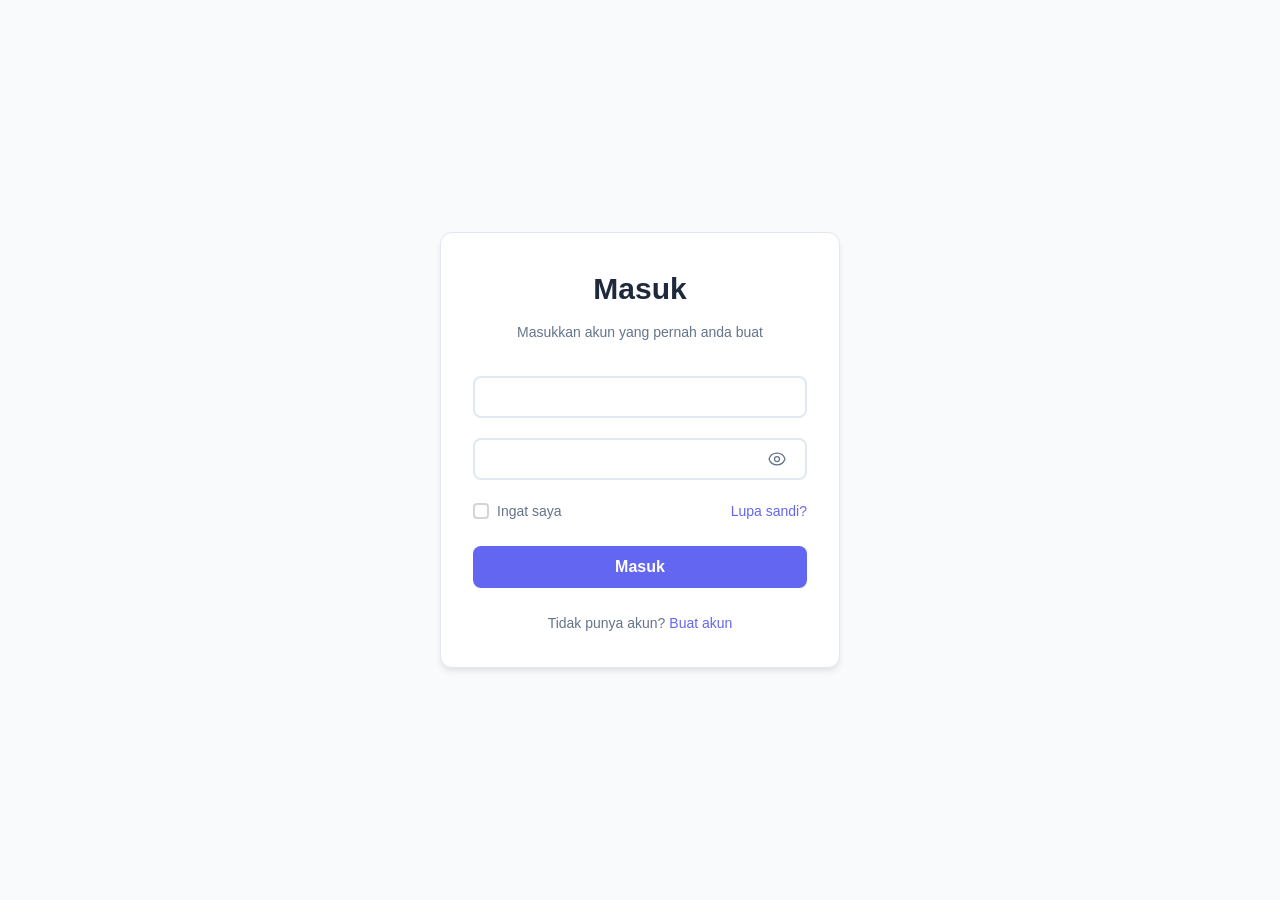
==== commit fc35b91e: "Update index.html" ====
--- a/login/index.html
+++ b/login/index.html
@@ -17,13 +17,13 @@
             <form class="login-form" id="loginForm" novalidate>
                 <div class="form-group">
                     <div class="input-wrapper">
-                        <label for="username">Nama Pengguna</label>
                         <input 
                             type="text" 
                             id="username" 
                             name="username" 
                             required 
                             autocomplete="username"
+                            placeholder: "Nama Pengguna"
                         >
                     </div>
                     <span class="error-message" id="usernameError"></span>
@@ -31,13 +31,13 @@
 
                 <div class="form-group">
                     <div class="input-wrapper password-wrapper">
-                        <label for="password">Sandi</label>
                         <input 
                             type="password" 
                             id="password" 
                             name="password" 
                             required 
                             autocomplete="current-password"
+                             placeholder: "Sandi"
                         >
                         <button 
                             type="button" 
@@ -92,4 +92,4 @@
     <script src="script.js"></script>
     <script src="js/login.js"></script>
 </body>
-</html>+</html>
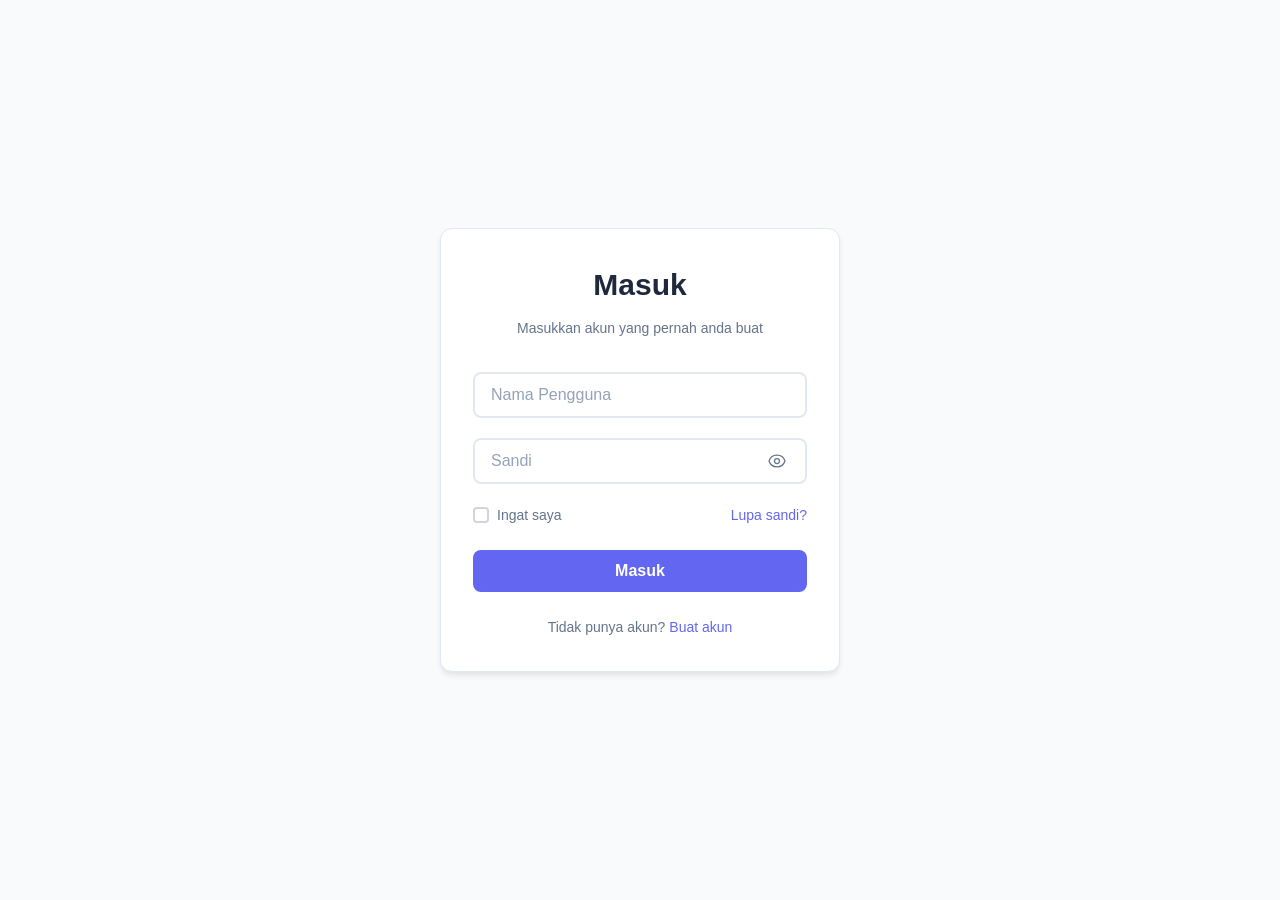
==== commit f9d1128e: "Update index.html" ====
--- a/login/index.html
+++ b/login/index.html
@@ -23,7 +23,7 @@
                             name="username" 
                             required 
                             autocomplete="username"
-                            placeholder: "Nama Pengguna"
+                            placeholder= "Nama Pengguna"
                         >
                     </div>
                     <span class="error-message" id="usernameError"></span>
@@ -37,7 +37,7 @@
                             name="password" 
                             required 
                             autocomplete="current-password"
-                             placeholder: "Sandi"
+                             placeholder= "Sandi"
                         >
                         <button 
                             type="button" 
--- a/login/style.css
+++ b/login/style.css
@@ -68,7 +68,7 @@
     background: white;
     border: 2px solid #e2e8f0;
     border-radius: 8px;
-    padding: 12px 16px 8px 16px;
+    padding: 12px 16px;
     color: #1e293b;
     font-size: 16px;
     transition: all 0.2s ease;
@@ -77,20 +77,10 @@
 }
 
 .input-wrapper input::placeholder {
-    color: transparent;
-}
-
-.input-wrapper label {
-    position: absolute;
-    left: 16px;
-    top: 12px;
-    color: #64748b;
-    font-size: 16px;
-    transition: opacity 0.2s ease;
-    pointer-events: none;
-    transform-origin: left top;
-    opacity: 1;
-}
+    color: #94a3b8;
+    opacity:1;
+}
+
 
 .input-wrapper input:focus,
 .input-wrapper input:valid,
